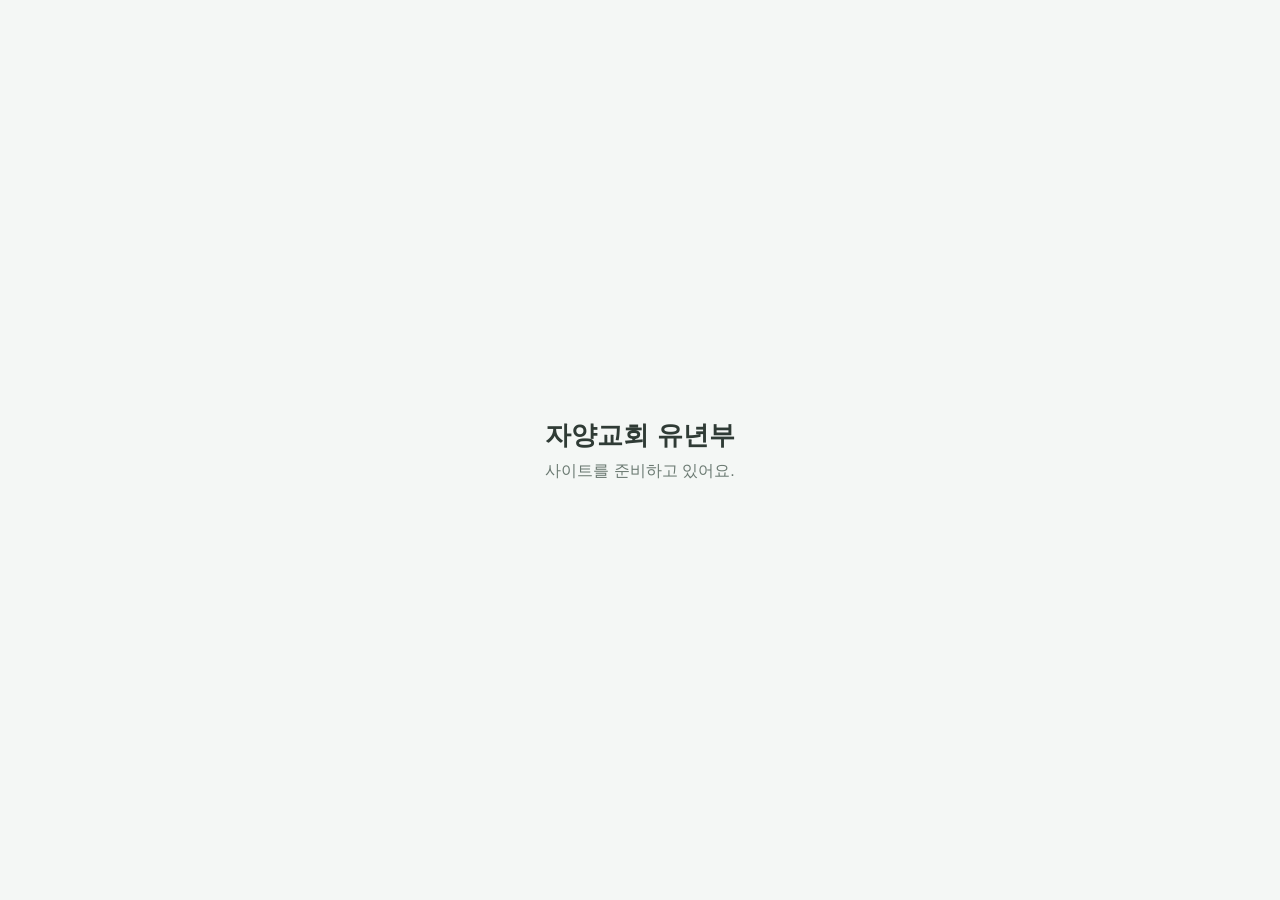
==== index.html @ 9fbe6203 "준비 중 페이지 Co-Authored-By: Claude Opus 5.5 <noreply@anthropic.com>" ====
<!doctype html><html lang="ko"><head><meta charset="utf-8"><meta name="viewport" content="width=device-width,initial-scale=1"><title>자양교회 유년부</title>
<style>body{margin:0;min-height:100vh;display:grid;place-items:center;font-family:"Malgun Gothic",sans-serif;background:#f4f7f5;color:#2f3b35}main{text-align:center;padding:24px}h1{font-size:26px;margin:0 0 8px}p{margin:0;color:#6b7a72}</style></head>
<body><main><h1>자양교회 유년부</h1><p>사이트를 준비하고 있어요.</p></main></body></html>
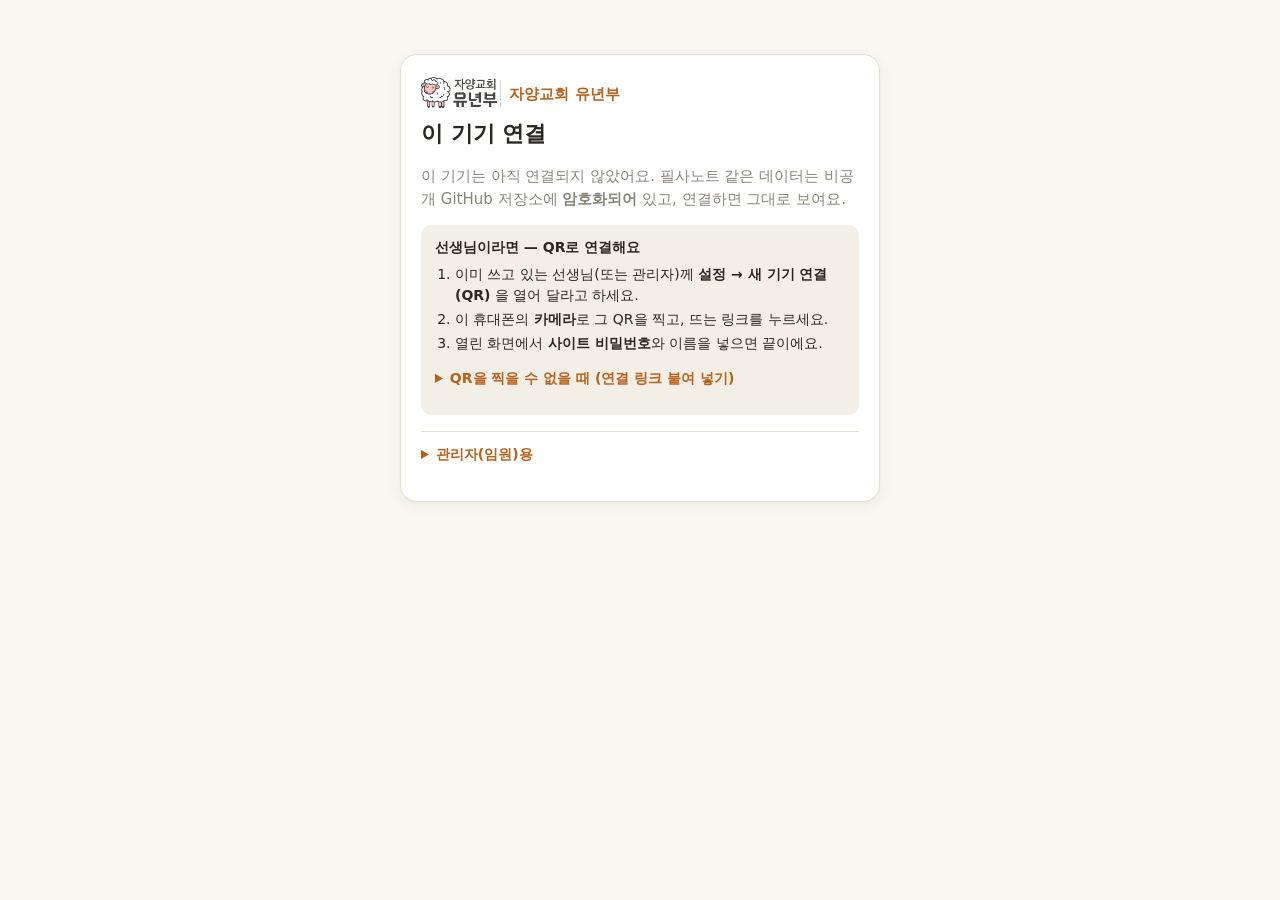
==== commit 359189b9: "자양교회 유년부 사이트: 필사노트 + 암호화 동기화(core) 연결 - store.js 를 core 위로 옮김: 화면은 예전처럼 S.data / changed() 를 쓰고,   고" ====
--- a/index.html
+++ b/index.html
@@ -1,3 +1,45 @@
-<!doctype html><html lang="ko"><head><meta charset="utf-8"><meta name="viewport" content="width=device-width,initial-scale=1"><title>자양교회 유년부</title>
-<style>body{margin:0;min-height:100vh;display:grid;place-items:center;font-family:"Malgun Gothic",sans-serif;background:#f4f7f5;color:#2f3b35}main{text-align:center;padding:24px}h1{font-size:26px;margin:0 0 8px}p{margin:0;color:#6b7a72}</style></head>
-<body><main><h1>자양교회 유년부</h1><p>사이트를 준비하고 있어요.</p></main></body></html>
+<!doctype html>
+<html lang="ko">
+<head>
+  <meta charset="utf-8">
+  <meta name="viewport" content="width=device-width, initial-scale=1, viewport-fit=cover">
+  <meta name="robots" content="noindex, nofollow">
+  <!-- 이 페이지는 GitHub API(비공개 데이터 저장소 jayangchild-data, 암호화된 내용만) 말고는 어디에도 연결하지 않는다. 글꼴·스크립트·그림은 모두 이 사이트 안에 있다 -->
+  <meta http-equiv="Content-Security-Policy" content="default-src 'self'; script-src 'self'; style-src 'self' 'unsafe-inline'; img-src 'self' blob: data:; font-src 'self'; connect-src 'self' https://api.github.com; object-src 'none'; base-uri 'none'; form-action 'none'">
+  <meta name="referrer" content="no-referrer">
+  <meta name="theme-color" content="#d9792b">
+  <title>자양교회 유년부</title>
+  <link rel="icon" href="assets/icon.svg" type="image/svg+xml">
+  <link rel="stylesheet" href="css/sheet.css">
+  <link rel="stylesheet" href="style.css">
+</head>
+<body>
+  <!-- 여는 화면: 처음 설정 · 비밀번호 · QR로 연결 · 복구 코드 · 이름 (js/gate.js) -->
+  <div id="gate" class="gate"><div id="gate-card" class="gate-card"><div class="gate-logo"><img src="assets/logo.png" alt=""><span>자양교회 유년부</span></div><p class="muted">여는 중…</p></div></div>
+
+  <div id="app" hidden>
+    <header class="topbar">
+      <a class="brand" href="#/pilsa/make"><img src="assets/logo.png" alt=""><span>자양교회 유년부</span></a>
+      <nav id="nav" class="nav" aria-label="메뉴"></nav>
+      <div class="top-actions">
+        <a id="conflict-badge" class="badge-warn" href="#/conflicts" hidden>⚠ 확인 <span>0</span></a>
+        <button id="sync-chip" class="chip ok" type="button" title="저장 상태">✓ 저장됨</button>
+        <button id="lock-btn" class="btn ghost small icon ph-hide" type="button" title="잠그기 (데이터·비밀번호·복구 코드는 그대로)" aria-label="잠그기">🔒</button>
+        <a id="settings-btn" class="btn ghost small icon" href="#/settings" title="설정" aria-label="설정">⚙<span class="ph-hide"> 설정</span></a>
+      </div>
+    </header>
+    <div id="banner" class="banners"></div>
+    <main id="view" class="view"></main>
+    <!-- 휴대폰(폭 700px 미만)에서만 보이는 아래 메뉴 -->
+    <nav id="tabbar" class="tabbar" aria-label="메뉴"></nav>
+  </div>
+
+  <dialog id="modal" class="modal"><div id="modal-body"></div></dialog>
+  <div id="toast" class="toast" role="status" hidden></div>
+  <!-- 인쇄할 장만 여기에 복사해 두고, 인쇄할 때는 이것만 보인다 -->
+  <div id="print-root" aria-hidden="true"></div>
+
+  <script src="js/vendor/jszip.min.js"></script>
+  <script type="module" src="js/boot.js"></script>
+</body>
+</html>
--- a/css/sheet.css
+++ b/css/sheet.css
@@ -0,0 +1,57 @@
+/* 필사지 A4 한 장 = 한 과. 승인된 디자인(pilsa/monthly.html)의 CSS를 그대로 옮기고 .page 안으로만 한정했다.
+   바깥 색 테두리 + 흰 종이 + 위 날짜 띠 + 머리(로고·제목·반/이름/확인) + 원문 + 따라 쓰기 ①②③ + 아래 모서리 그림
+   달마다의 색(--frame, --accent …)은 .page 의 style 로 넣는다 (js/pilsa/themes.js). */
+
+@font-face { font-family: "Jua"; src: url("../fonts/Jua-Regular.woff2") format("woff2"); font-display: block; }
+@font-face { font-family: "Gowun Dodum"; src: url("../fonts/GowunDodum-Regular.woff2") format("woff2"); font-display: block; }
+
+.page {
+  --ink: #3a3a3a;
+  --muted: #8a8a8a;
+  --trace: #c9c9c9;
+  --guide: #ececec;
+  --font-title: "Jua", "Malgun Gothic", sans-serif;
+  --font-text: "Gowun Dodum", "Malgun Gothic", sans-serif;
+}
+
+@page { size: A4 portrait; margin: 0; }
+
+.page, .page * { box-sizing: border-box; }
+.page {
+  width: 210mm; height: 297mm; position: relative; overflow: hidden;
+  background: var(--frame); margin: 10mm auto;
+  -webkit-print-color-adjust: exact; print-color-adjust: exact;
+  font-family: var(--font-text); color: var(--ink);
+  font-size: 16px; line-height: normal; text-align: left;
+}
+.page .sheet { position: absolute; left: 5mm; right: 5mm; top: 8.5mm; bottom: 5.5mm; background: #fff; border-radius: 7mm; }
+.page .tab {
+  position: absolute; left: 50%; top: 3mm; transform: translateX(-50%);
+  background: var(--tab); color: #fff; font: 13pt/1 var(--font-title); letter-spacing: 0.04em;
+  padding: 2.3mm 7mm 2mm; border-radius: 10mm; white-space: nowrap; z-index: 2;
+}
+.page .tab::before, .page .tab::after { content: "●"; font-size: 6pt; vertical-align: 2pt; margin: 0 2.2mm; opacity: .85; }
+
+.page .logo { position: absolute; left: 11mm; top: 15mm; width: 29mm; }
+.page .note { position: absolute; right: 10mm; top: 10.5mm; font-size: 7pt; color: var(--muted); }
+.page .who { position: absolute; right: 10mm; top: 15mm; width: 44mm; border-collapse: collapse; font-size: 8pt; color: #666; z-index: 2; }
+.page .who th, .page .who td { border: 0.3mm solid #c9c9c9; padding: 1px; }
+.page .who th { width: 13mm; font-weight: 400; height: 6.6mm; text-align: center; background: #fafafa; }
+.page .who tr.chk th { height: 13mm; line-height: 1.25; color: var(--accent); }
+.page .who tr.chk td { position: relative; }
+.page .who tr.chk td::after { content: "도장 · 사인"; position: absolute; inset: 0; display: grid; place-items: center; font-size: 6.5pt; color: #d4d4d4; }
+
+.page .content { position: absolute; left: 14mm; right: 14mm; top: 17mm; bottom: 40mm; display: flex; flex-direction: column; align-items: center; }
+.page .title { position: relative; height: 15mm; margin-top: 1.5mm; display: grid; place-items: center; padding: 0 11mm; background: var(--accent-soft); border-radius: 8mm; }
+.page .title h1 { position: relative; margin: 0; font: 25pt/1 var(--font-title); color: var(--accent); letter-spacing: 0.02em; white-space: nowrap; }
+.page .verse { margin-top: 6mm; text-align: center; font-size: 11.5pt; line-height: 1.65; max-width: 176mm; }
+.page .verse div { white-space: nowrap; }
+.page .ref { margin-top: 1.8mm; font-size: 8.5pt; color: #666; }
+.page .trace { flex: 1; align-self: stretch; margin-top: 5mm; display: flex; flex-direction: column; justify-content: space-evenly; min-height: 0; }
+.page .blk { position: relative; padding-left: 9mm; }
+.page .blk .no { position: absolute; left: 0; top: 0; font: 11pt/1 var(--font-title); color: var(--accent); opacity: .75; }
+.page .blk .ln { white-space: nowrap; color: var(--trace); border-bottom: 0.25mm dashed var(--guide); display: flex; align-items: flex-end; }
+
+.page .deco { position: absolute; pointer-events: none; }
+.page .deco.up { line-height: 0; }
+.page .deco.up img { width: 100%; height: 100%; object-fit: contain; display: block; }
--- a/style.css
+++ b/style.css
@@ -0,0 +1,279 @@
+/* 화면(앱) 스타일. 필사지 자체의 스타일은 css/sheet.css */
+:root {
+  color-scheme: light;
+  --bg: #faf7f2;
+  --surface: #ffffff;
+  --surface-2: #f3eee6;
+  --text: #2b2723;
+  --text-2: #5c554d;
+  --muted: #8d857b;
+  --line: #e6dfd4;
+  --accent: #d9792b;
+  --accent-2: #b8611c;
+  --accent-soft: #fcebd8;
+  --danger: #c8443a;
+  --ok: #3f8f68;
+  --radius: 12px;
+  --shadow: 0 1px 2px rgba(0, 0, 0, .04), 0 4px 16px rgba(0, 0, 0, .05);
+  font-family: system-ui, -apple-system, "Segoe UI", "Apple SD Gothic Neo", "Malgun Gothic", sans-serif;
+}
+* { box-sizing: border-box; }
+html, body { margin: 0; background: var(--bg); color: var(--text); }
+body { font-size: 15px; line-height: 1.5; -webkit-text-size-adjust: 100%; }
+button, input, select, textarea { font: inherit; color: inherit; }
+a { color: var(--accent-2); }
+[hidden] { display: none !important; }
+
+/* ───── 위 막대 ───── */
+.topbar {
+  position: sticky; top: 0; z-index: 20; display: flex; align-items: center; gap: 16px;
+  padding: 8px 20px; background: var(--surface); border-bottom: 1px solid var(--line);
+}
+.brand { display: flex; align-items: center; gap: 8px; text-decoration: none; color: var(--text); font-weight: 700; white-space: nowrap; }
+.brand img { height: 30px; }
+.nav { display: flex; gap: 4px; flex: 1; }
+.nav a, .tabbar a {
+  text-decoration: none; color: var(--text-2); padding: 7px 14px; border-radius: 999px; font-weight: 600; white-space: nowrap;
+}
+.nav a.on { background: var(--accent-soft); color: var(--accent-2); }
+.nav a:hover { background: var(--surface-2); }
+.top-actions { display: flex; align-items: center; gap: 8px; }
+.save-state { font-size: 13px; color: var(--ok); white-space: nowrap; }
+.save-state.saving { color: var(--muted); }
+.save-state.error { color: var(--danger); }
+
+.view { max-width: 1180px; margin: 0 auto; padding: 18px 20px 120px; }
+
+.tabbar { display: none; }
+
+/* ───── 공통 ───── */
+h2 { font-size: 20px; margin: 0 0 4px; }
+h3 { font-size: 16px; margin: 0 0 8px; }
+.muted { color: var(--muted); }
+.small { font-size: 13px; }
+.card { background: var(--surface); border: 1px solid var(--line); border-radius: var(--radius); padding: 16px; box-shadow: var(--shadow); margin-bottom: 14px; }
+.row { display: flex; flex-wrap: wrap; align-items: center; gap: 8px; }
+.row.end { justify-content: flex-end; }
+.grow { flex: 1; }
+.btn {
+  display: inline-flex; align-items: center; justify-content: center; gap: 6px; border: 1px solid var(--line);
+  background: var(--surface); padding: 8px 14px; border-radius: 10px; cursor: pointer; font-weight: 600; white-space: nowrap;
+  text-decoration: none; color: var(--text);
+}
+.btn:hover { background: var(--surface-2); }
+.btn.primary { background: var(--accent); border-color: var(--accent); color: #fff; }
+.btn.primary:hover { background: var(--accent-2); }
+.btn.danger { color: var(--danger); }
+.btn.ghost { background: transparent; }
+.btn.small { padding: 5px 10px; font-size: 13px; border-radius: 8px; }
+.btn:disabled { opacity: .5; cursor: default; }
+input[type=text], input[type=number], input[type=date], select, textarea {
+  border: 1px solid var(--line); border-radius: 8px; padding: 7px 9px; background: #fff; min-width: 0;
+}
+textarea { resize: vertical; line-height: 1.55; }
+input:focus, select:focus, textarea:focus { outline: 2px solid var(--accent-soft); border-color: var(--accent); }
+label.field { display: flex; flex-direction: column; gap: 4px; font-size: 13px; color: var(--text-2); }
+.hint { font-size: 13px; color: var(--muted); margin: 4px 0 0; }
+.warn { color: var(--danger); font-size: 13px; }
+.pill { display: inline-block; padding: 1px 8px; border-radius: 999px; background: var(--surface-2); font-size: 12px; color: var(--text-2); }
+.pill.special { background: #e6f3ec; color: #2f7a5b; }
+
+/* 단계 / 하위 메뉴 */
+.subnav { display: flex; gap: 6px; margin-bottom: 14px; flex-wrap: wrap; }
+.subnav a {
+  text-decoration: none; padding: 8px 16px; border-radius: 10px; border: 1px solid var(--line); background: var(--surface);
+  color: var(--text-2); font-weight: 600;
+}
+.subnav a.on { border-color: var(--accent); background: var(--accent-soft); color: var(--accent-2); }
+.steps { display: flex; gap: 6px; margin-bottom: 14px; flex-wrap: wrap; }
+.steps a {
+  flex: 1; min-width: 140px; text-decoration: none; padding: 10px 12px; border-radius: 10px; background: var(--surface-2); color: var(--text-2);
+  font-weight: 600; text-align: center;
+}
+.steps a.on { background: var(--accent); color: #fff; }
+
+/* 파일 고르기 */
+.drop {
+  display: flex; flex-direction: column; align-items: center; gap: 8px; padding: 26px 16px; border: 2px dashed var(--line);
+  border-radius: var(--radius); background: var(--surface); text-align: center; cursor: pointer;
+}
+.drop.over { border-color: var(--accent); background: var(--accent-soft); }
+
+/* 표 */
+.table-wrap { overflow-x: auto; }
+table.grid { width: 100%; border-collapse: collapse; background: var(--surface); }
+table.grid th, table.grid td { border-bottom: 1px solid var(--line); padding: 8px 6px; text-align: left; vertical-align: top; }
+table.grid th { font-size: 13px; color: var(--muted); font-weight: 600; background: var(--surface-2); position: sticky; top: 0; }
+table.grid td.no { width: 92px; }
+table.grid td.date { width: 150px; }
+table.grid td.ref { width: 170px; }
+table.grid td.act { width: 92px; }
+table.grid input[type=number] { width: 64px; }
+table.grid input[type=date], table.grid td.ref input { width: 100%; }
+table.grid textarea { width: 100%; min-height: 60px; }
+table.grid tr.month-head td { background: var(--accent-soft); font-weight: 700; color: var(--accent-2); padding: 6px 8px; }
+.verse-lines { white-space: pre-line; font-size: 14px; }
+.cell-label { display: none; }
+
+/* 미리보기 (A4를 화면 폭에 맞게 줄여서) */
+.pv-list { display: flex; flex-direction: column; align-items: center; gap: 18px; }
+.pv-item { display: flex; flex-direction: column; align-items: center; gap: 6px; }
+.pv { position: relative; width: calc(210mm * var(--s, .5)); height: calc(297mm * var(--s, .5)); overflow: hidden; box-shadow: 0 2px 10px rgba(0, 0, 0, .18); background: #fff; }
+.pv .page { position: absolute; left: 0; top: 0; margin: 0; transform: scale(var(--s, .5)); transform-origin: 0 0; }
+.pv-bar { display: flex; gap: 8px; align-items: center; }
+
+/* 디자인 화면 */
+.design { display: grid; grid-template-columns: minmax(0, 1fr) 360px; gap: 16px; align-items: start; }
+.months { display: grid; grid-template-columns: repeat(6, 1fr); gap: 6px; margin-bottom: 14px; }
+.months button {
+  border: 2px solid transparent; border-radius: 10px; padding: 8px 4px; cursor: pointer; font-weight: 700; color: #fff;
+  text-shadow: 0 1px 1px rgba(0, 0, 0, .2);
+}
+.months button.on { border-color: var(--text); }
+.designing .deco.up { pointer-events: auto; cursor: grab; outline: 1px dashed rgba(0, 0, 0, .35); touch-action: none; }
+.designing .deco.up.sel { outline: 2px solid var(--accent); }
+.designing .deco.up:active { cursor: grabbing; }
+.img-list { display: flex; flex-direction: column; gap: 10px; }
+.img-item { display: grid; grid-template-columns: 56px 1fr; gap: 10px; align-items: center; padding: 8px; border: 1px solid var(--line); border-radius: 10px; }
+.img-item.sel { border-color: var(--accent); background: var(--accent-soft); }
+.img-item img { width: 56px; height: 56px; object-fit: contain; background: repeating-conic-gradient(#eee 0 25%, #fff 0 50%) 0 0 / 12px 12px; border-radius: 6px; }
+.img-item .ctl { display: flex; flex-direction: column; gap: 6px; }
+.img-item input[type=range] { width: 100%; }
+
+/* 인쇄 화면 */
+.print-layout { display: grid; grid-template-columns: 320px minmax(0, 1fr); gap: 16px; align-items: start; }
+.pick-list { max-height: 60vh; overflow: auto; border: 1px solid var(--line); border-radius: 10px; }
+.pick-list label { display: flex; gap: 8px; align-items: flex-start; padding: 7px 10px; border-bottom: 1px solid var(--line); cursor: pointer; }
+.pick-list label:last-child { border-bottom: 0; }
+.pick-list .m { padding: 5px 10px; background: var(--surface-2); font-weight: 700; font-size: 13px; display: flex; justify-content: space-between; }
+.sticky-side { position: sticky; top: 64px; }
+
+/* 준비 중 */
+.soon { text-align: center; padding: 60px 20px; }
+.soon .big { font-size: 48px; }
+
+/* 대화상자 · 알림 */
+.modal { border: 0; border-radius: 14px; padding: 0; max-width: min(860px, calc(100vw - 24px)); width: 100%; box-shadow: 0 10px 40px rgba(0, 0, 0, .25); }
+.modal::backdrop { background: rgba(0, 0, 0, .35); }
+#modal-body { padding: 18px; max-height: calc(100vh - 60px); overflow: auto; }
+.toast {
+  position: fixed; left: 50%; bottom: 24px; transform: translateX(-50%); z-index: 50; background: #2b2723; color: #fff;
+  padding: 10px 16px; border-radius: 10px; box-shadow: var(--shadow); max-width: calc(100vw - 32px);
+}
+
+#print-root { display: none; }
+
+/* ───── 휴대폰 ───── */
+@media (max-width: 860px) {
+  .design, .print-layout { grid-template-columns: 1fr; }
+  .sticky-side { position: static; }
+}
+@media (max-width: 700px) {
+  body { font-size: 15px; }
+  .topbar { padding: 8px 12px; gap: 8px; }
+  .brand span { font-size: 15px; }
+  .nav { display: none; }
+  .top-actions { margin-left: auto; }
+  .view { padding: 12px 12px 96px; }
+  .tabbar {
+    display: flex; position: fixed; left: 0; right: 0; bottom: 0; z-index: 20; background: var(--surface);
+    border-top: 1px solid var(--line); padding: 6px 6px calc(6px + env(safe-area-inset-bottom));
+  }
+  .tabbar a { flex: 1; text-align: center; padding: 8px 4px; border-radius: 10px; }
+  .tabbar a.on { background: var(--accent-soft); color: var(--accent-2); }
+  .steps a { min-width: 0; padding: 8px 6px; font-size: 14px; white-space: nowrap; }
+  .ph-hide { display: none; }
+  .pick-list { max-height: 45vh; }
+  .months { grid-template-columns: repeat(4, 1fr); }
+  /* 표 → 카드 */
+  table.grid, table.grid tbody, table.grid tr, table.grid td { display: block; width: 100% !important; }
+  table.grid thead { display: none; }
+  table.grid tr { border: 1px solid var(--line); border-radius: 10px; margin-bottom: 10px; padding: 6px; background: var(--surface); }
+  table.grid tr.month-head { border: 0; padding: 0; background: none; }
+  table.grid td { border: 0; padding: 4px; }
+  .cell-label { display: block; font-size: 12px; color: var(--muted); }
+}
+
+/* ───── 여는 화면 (처음 설정 · 비밀번호 · QR · 복구 코드) ───── */
+.gate { min-height: 100vh; min-height: 100dvh; display: flex; align-items: flex-start; justify-content: center; padding: 6vh 16px 40px; }
+.gate-card { width: 100%; max-width: 480px; background: var(--surface); border: 1px solid var(--line); border-radius: 16px; box-shadow: var(--shadow); padding: 22px 20px; }
+.gate-card h1 { font-size: 22px; margin: 6px 0 6px; }
+.gate-card h3 { margin: 10px 0 0; font-size: 15px; }
+.gate-logo { display: flex; align-items: center; gap: 8px; font-weight: 700; color: var(--accent-2); }
+.gate-logo img { height: 34px; }
+.gate-links { display: flex; flex-wrap: wrap; justify-content: center; gap: 6px; margin-top: 14px; }
+.stack { display: flex; flex-direction: column; gap: 10px; margin-top: 10px; }
+.stack.narrow { max-width: 420px; }
+.stack input[type=text], .stack input[type=password], .gate-card input[type=text], .gate-card input[type=password] { width: 100%; }
+input[type=password] { padding: 8px 10px; border: 1px solid var(--line); border-radius: 8px; background: #fff; }
+input[type=password]:focus { outline: 2px solid var(--accent-soft); border-color: var(--accent); }
+input[type=text], input[type=password] { font-size: 16px; } /* 아이폰이 입력할 때 화면을 키우지 않게 */
+label.check { display: flex; align-items: flex-start; gap: 8px; cursor: pointer; }
+label.check input { margin-top: 4px; flex: none; width: 18px; height: 18px; }
+.err { color: var(--danger); font-size: 14px; margin: 0; min-height: 1em; white-space: pre-line; }
+.ok { color: var(--ok); }
+.info-box { background: var(--surface-2); border-radius: 10px; padding: 12px 14px; margin: 12px 0; font-size: 14px; }
+.danger-box { background: #fdecea; border: 1px solid #f3c2bd; color: #8a2a22; border-radius: 10px; padding: 12px 14px; font-size: 14px; margin: 10px 0; }
+.steps-list { margin: 6px 0 0; padding-left: 20px; }
+.steps-list li { margin: 3px 0; }
+ul.tight { margin: 8px 0; padding-left: 18px; }
+details.help { margin: 10px 0; font-size: 14px; }
+details.help summary { cursor: pointer; color: var(--accent-2); font-weight: 600; padding: 4px 0; }
+details.help ol { padding-left: 20px; margin: 6px 0; }
+details.help li { margin: 4px 0; }
+details.admin { border-top: 1px solid var(--line); padding-top: 8px; margin-top: 16px; }
+.code-box { font: 700 20px/1.4 ui-monospace, Consolas, monospace; letter-spacing: 1px; text-align: center; background: #fff8ee; border: 2px dashed var(--accent); border-radius: 10px; padding: 14px 8px; margin: 10px 0; word-break: break-all; user-select: all; }
+.row.center { justify-content: center; }
+.btn.wide { width: 100%; padding: 11px 16px; font-size: 16px; }
+.sr-only { position: absolute !important; width: 1px !important; height: 1px !important; padding: 0 !important; margin: -1px !important; overflow: hidden !important; clip: rect(0, 0, 0, 0) !important; border: 0 !important; min-width: 0 !important; }
+.exp-field { display: flex; flex-direction: column; gap: 4px; }
+.exp-field input[type=date] { max-width: 200px; }
+
+/* ───── 위 막대: 저장 상태 · 확인 표시 ───── */
+.chip { border: 1px solid var(--line); background: var(--surface); border-radius: 999px; padding: 4px 10px; font-size: 13px; white-space: nowrap; cursor: pointer; }
+.chip.ok { color: var(--ok); }
+.chip.busy { color: var(--muted); }
+.chip.off { color: #8a6d1f; background: #fff7e0; border-color: #f0dca0; }
+.chip.bad { color: #fff; background: var(--danger); border-color: var(--danger); }
+.badge-warn { background: #fff1d6; color: #8a5a00; border: 1px solid #f1d28e; border-radius: 999px; padding: 4px 10px; font-size: 13px; font-weight: 700; text-decoration: none; white-space: nowrap; }
+.btn.icon { padding: 5px 9px; text-decoration: none; }
+#settings-btn.on { background: var(--accent-soft); color: var(--accent-2); }
+.banners { max-width: 1180px; margin: 0 auto; padding: 0 20px; }
+.banner { margin-top: 10px; padding: 10px 14px; border-radius: 10px; background: #fff7e0; border: 1px solid #f0dca0; font-size: 14px; }
+.banner.bad { background: #fdecea; border-color: #f3c2bd; color: #8a2a22; }
+
+/* ───── 설정 · 휴지통 · 같은 때 고친 내용 ───── */
+.card.set h3 { margin-bottom: 6px; }
+.card.set h4 { margin: 18px 0 4px; font-size: 15px; }
+details.card.set > summary { cursor: pointer; font-size: 16px; }
+.qr-box { margin-top: 12px; text-align: center; }
+.qr-box .qr svg { width: min(280px, 80vw); height: auto; background: #fff; border-radius: 8px; }
+dl.kv { display: grid; grid-template-columns: max-content 1fr; gap: 4px 12px; margin: 6px 0; }
+dl.kv dt { color: var(--muted); }
+dl.kv dd { margin: 0; }
+.trash-item { display: flex; align-items: center; gap: 10px; padding: 10px 0; border-bottom: 1px solid var(--line); }
+.trash-item:last-child { border-bottom: 0; }
+.trash-item .thumb { width: 48px; height: 48px; object-fit: contain; border-radius: 6px; background: repeating-conic-gradient(#eee 0 25%, #fff 0 50%) 0 0 / 12px 12px; }
+fieldset.cf { border: 1px solid var(--line); border-radius: 10px; padding: 8px 12px 10px; margin: 10px 0; }
+fieldset.cf legend { font-weight: 700; font-size: 14px; padding: 0 4px; }
+label.check.pick { padding: 6px 0; }
+label.check.pick .val { display: block; white-space: pre-line; background: var(--surface-2); border-radius: 8px; padding: 6px 10px; margin-top: 4px; font-size: 14px; }
+.print-code { padding: 30mm 20mm; font-family: system-ui, sans-serif; }
+.print-code .code { font: 700 22pt ui-monospace, Consolas, monospace; letter-spacing: 1px; border: 2px dashed #999; padding: 8mm; text-align: center; }
+
+@media (max-width: 700px) {
+  .gate { padding: 16px 12px 40px; }
+  .gate-card { padding: 18px 16px; }
+  .chip, .badge-warn { padding: 4px 8px; font-size: 12px; }
+  .banners { padding: 0 12px; }
+  .code-box { font-size: 17px; }
+}
+
+/* ───── 인쇄: 고른 필사지만 A4로 ───── */
+@media print {
+  html, body { background: #fff !important; }
+  body > :not(#print-root) { display: none !important; }
+  #print-root { display: block !important; }
+  #print-root .page { margin: 0 !important; box-shadow: none !important; break-after: page; }
+  #print-root .page:last-child { break-after: auto; }
+}
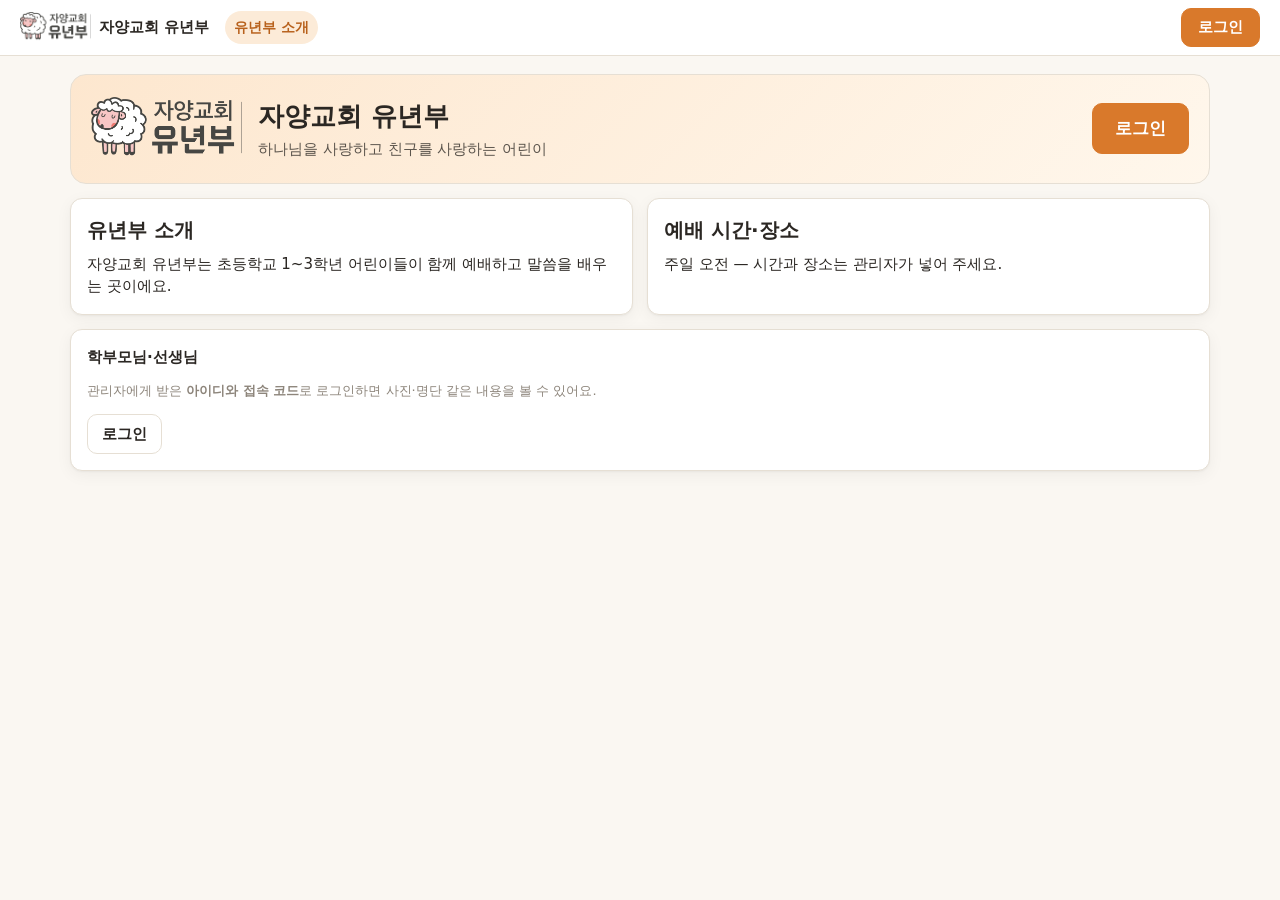
==== commit 85d7c6a3: "역할별 모듈: 공개 첫 화면 · 코드 로그인 · 명단·생일·달란트·연간계획·주보·사진·선물·정책·임원회의·회계·관리 - 첫 화면은 공개 페이지, 로그인은 access-ui logi" ====
--- a/index.html
+++ b/index.html
@@ -4,8 +4,8 @@
   <meta charset="utf-8">
   <meta name="viewport" content="width=device-width, initial-scale=1, viewport-fit=cover">
   <meta name="robots" content="noindex, nofollow">
-  <!-- 이 페이지는 GitHub API(비공개 데이터 저장소 jayangchild-data, 암호화된 내용만) 말고는 어디에도 연결하지 않는다. 글꼴·스크립트·그림은 모두 이 사이트 안에 있다 -->
-  <meta http-equiv="Content-Security-Policy" content="default-src 'self'; script-src 'self'; style-src 'self' 'unsafe-inline'; img-src 'self' blob: data:; font-src 'self'; connect-src 'self' https://api.github.com; object-src 'none'; base-uri 'none'; form-action 'none'">
+  <!-- 이 페이지는 GitHub API(데이터 저장소·공개 저장소에 올리기, 암호화된 내용만)와 raw.githubusercontent.com(파일 저장소 jayangchild-files-N 의 암호문 읽기) 말고는 어디에도 연결하지 않는다. 글꼴·스크립트·그림은 모두 이 사이트 안에 있다 -->
+  <meta http-equiv="Content-Security-Policy" content="default-src 'self'; script-src 'self'; style-src 'self' 'unsafe-inline'; img-src 'self' blob: data:; font-src 'self'; connect-src 'self' https://api.github.com https://raw.githubusercontent.com; frame-src 'self' blob:; object-src 'none'; base-uri 'none'; form-action 'none'">
   <meta name="referrer" content="no-referrer">
   <meta name="theme-color" content="#d9792b">
   <title>자양교회 유년부</title>
@@ -15,21 +15,24 @@
 </head>
 <body>
   <!-- 여는 화면: 처음 설정 · 비밀번호 · QR로 연결 · 복구 코드 · 이름 (js/gate.js) -->
-  <div id="gate" class="gate"><div id="gate-card" class="gate-card"><div class="gate-logo"><img src="assets/logo.png" alt=""><span>자양교회 유년부</span></div><p class="muted">여는 중…</p></div></div>
+  <div id="gate" class="gate" hidden><div id="gate-card" class="gate-card"></div></div>
 
-  <div id="app" hidden>
+  <!-- 첫 화면은 늘 공개 화면. 로그인(아이디 + 접속 코드)하면 그 역할의 메뉴가 열린다 -->
+  <div id="app">
     <header class="topbar">
-      <a class="brand" href="#/pilsa/make"><img src="assets/logo.png" alt=""><span>자양교회 유년부</span></a>
+      <a class="brand" href="#/home"><img src="assets/logo.png" alt=""><span>자양교회 유년부</span></a>
       <nav id="nav" class="nav" aria-label="메뉴"></nav>
       <div class="top-actions">
         <a id="conflict-badge" class="badge-warn" href="#/conflicts" hidden>⚠ 확인 <span>0</span></a>
-        <button id="sync-chip" class="chip ok" type="button" title="저장 상태">✓ 저장됨</button>
-        <button id="lock-btn" class="btn ghost small icon ph-hide" type="button" title="잠그기 (데이터·비밀번호·복구 코드는 그대로)" aria-label="잠그기">🔒</button>
-        <a id="settings-btn" class="btn ghost small icon" href="#/settings" title="설정" aria-label="설정">⚙<span class="ph-hide"> 설정</span></a>
+        <button id="sync-chip" class="chip ok" type="button" title="저장 상태" hidden>✓ 저장됨</button>
+        <button id="lock-btn" class="btn ghost small icon ph-hide" hidden type="button" title="잠그기 (데이터·비밀번호·복구 코드는 그대로)" aria-label="잠그기">🔒</button>
+        <a id="settings-btn" class="btn ghost small icon" href="#/settings" title="설정" aria-label="설정" hidden>⚙<span class="ph-hide"> 설정</span></a>
+        <a id="user-chip" class="chip user" href="#/me" title="내 정보 · 로그아웃" hidden></a>
+        <a id="login-btn" class="btn primary login-btn" href="#/login">로그인</a>
       </div>
     </header>
     <div id="banner" class="banners"></div>
-    <main id="view" class="view"></main>
+    <main id="view" class="view"><p class="muted">여는 중…</p></main>
     <!-- 휴대폰(폭 700px 미만)에서만 보이는 아래 메뉴 -->
     <nav id="tabbar" class="tabbar" aria-label="메뉴"></nav>
   </div>
--- a/style.css
+++ b/style.css
@@ -277,3 +277,145 @@
   #print-root .page { margin: 0 !important; box-shadow: none !important; break-after: page; }
   #print-root .page:last-child { break-after: auto; }
 }
+
+/* ───── 역할별 모듈 (공개 화면 · 명단 · 달란트 · 사진 · 선물 · 관리) ───── */
+.login-btn { padding: 7px 16px; }
+.chip.user { text-decoration: none; color: var(--text-2); font-weight: 600; }
+.chip.user.on { background: var(--accent-soft); color: var(--accent-2); }
+.nav { overflow-x: auto; scrollbar-width: none; }
+.nav a { display: inline-flex; align-items: center; gap: 4px; }
+.nav .ic, .tabbar .ic { font-size: 15px; }
+@media (max-width: 1500px) { .nav a { padding: 6px 9px; font-size: 14px; } .nav .ic { display: none; } }
+.hero { display: flex; align-items: center; gap: 16px; flex-wrap: wrap; padding: 22px 20px; margin-bottom: 14px; border-radius: 16px;
+  background: linear-gradient(135deg, #fde7cf, #fff7ec); border: 1px solid var(--line); }
+.hero img { height: 64px; }
+.hero h1 { margin: 0; font-size: 26px; }
+.hero p { margin: 2px 0 0; color: var(--text-2); }
+.hero > div { flex: 1; min-width: 200px; }
+.btn.big { padding: 12px 22px; font-size: 17px; }
+.page-list { display: grid; grid-template-columns: repeat(auto-fit, minmax(300px, 1fr)); gap: 14px; }
+.pub-page h2 { margin-bottom: 8px; }
+.pub-body, .doc-body { white-space: pre-line; }
+.pub-photos { display: grid; grid-template-columns: repeat(auto-fill, minmax(140px, 1fr)); gap: 8px; margin-top: 10px; }
+.pub-photos img { width: 100%; aspect-ratio: 4 / 3; object-fit: cover; border-radius: 10px; background: var(--surface-2); }
+.login-wrap { display: flex; justify-content: center; padding-top: 4vh; }
+.login-card { width: 100%; max-width: 440px; }
+.login-card input { width: 100%; }
+.admin-link { opacity: .75; }
+.mod-head h2 { margin: 0; }
+.filters { margin-bottom: 12px; }
+.filters input[type=search] { border: 1px solid var(--line); border-radius: 8px; padding: 7px 9px; min-width: 0; flex: 1; max-width: 260px; font-size: 16px; }
+.btn.on { border-color: var(--accent); background: var(--accent-soft); color: var(--accent-2); }
+.empty { text-align: center; padding: 18px 8px; }
+.pill.label { background: #ece6ff; color: #4b3a99; }
+.pill.ok { background: #e6f3ec; color: #2f7a5b; }
+.pill.warnpill { background: #fff1d6; color: #8a5a00; }
+h3.sec { margin: 18px 4px 8px; }
+
+/* 명단 카드 (휴대폰에서 누르면 전화) */
+.card-grid { display: grid; grid-template-columns: repeat(auto-fill, minmax(300px, 1fr)); gap: 10px; }
+.person-card { display: grid; grid-template-columns: 56px 1fr auto; gap: 12px; align-items: center; background: var(--surface); border: 1px solid var(--line); border-radius: 12px; padding: 10px 12px; }
+.avatar { width: 56px; height: 56px; border-radius: 50%; object-fit: cover; background: var(--surface-2); display: inline-flex; align-items: center; justify-content: center; font-weight: 700; color: var(--accent-2); }
+.avatar.sm { width: 34px; height: 34px; font-size: 13px; flex: none; }
+.avatar.ph { background: var(--accent-soft); }
+.pc-name { display: flex; flex-wrap: wrap; gap: 4px 6px; align-items: baseline; }
+.pc-body .note { white-space: pre-line; }
+.pc-act { display: flex; flex-direction: column; gap: 6px; align-items: flex-end; }
+.btn.call { background: var(--ok); border-color: var(--ok); color: #fff; padding: 9px 14px; font-size: 16px; }
+.table-view img.avatar.sm { display: block; }
+
+/* 생일 */
+.bday-list { list-style: none; margin: 0; padding: 0; }
+.bday-list li { display: flex; align-items: center; gap: 10px; padding: 8px 0; border-bottom: 1px solid var(--line); }
+.bday-list li:last-child { border-bottom: 0; }
+.bday-list .d { min-width: 44px; font-weight: 700; color: var(--accent-2); }
+.bday-list li.today { background: var(--accent-soft); border-radius: 8px; padding-left: 8px; }
+
+/* 달란트 */
+.talent-list { list-style: none; margin: 0; padding: 0; }
+.talent-list li { display: flex; align-items: center; gap: 10px; padding: 7px 0; border-bottom: 1px solid var(--line); }
+.talent-list li:last-child { border-bottom: 0; }
+.talent-list .bal, b.bal { min-width: 42px; text-align: right; font: 700 18px/1 ui-monospace, Consolas, monospace; color: var(--accent-2); margin-left: auto; }
+.talent-list .quick { display: flex; gap: 6px; }
+.talent-list .quick .btn { min-width: 44px; min-height: 36px; }
+.linkish { background: none; border: 0; padding: 0; cursor: pointer; text-align: left; }
+.pos { color: var(--ok); }
+.neg { color: var(--danger); }
+
+/* 연간계획 */
+.year-grid { display: grid; grid-template-columns: repeat(auto-fill, minmax(260px, 1fr)); gap: 12px; }
+.year-grid .card { margin: 0; }
+.year-grid .month.now { border-color: var(--accent); }
+.ev-list { list-style: none; margin: 0; padding: 0; }
+.ev-list li { padding: 6px 0; border-bottom: 1px dashed var(--line); }
+.ev-list li:last-child { border-bottom: 0; }
+.ev-list .d { display: block; font-size: 13px; color: var(--accent-2); font-weight: 600; }
+.ev-act { display: inline-flex; gap: 4px; margin-left: 6px; }
+
+/* 문서 · 파일 */
+.doc { padding: 12px 0; border-bottom: 1px solid var(--line); }
+.doc:last-child { border-bottom: 0; }
+.doc-body { margin: 6px 0; font-size: 14px; }
+.files { display: flex; flex-wrap: wrap; gap: 6px; margin-top: 6px; }
+.file-chip { display: inline-flex; align-items: center; gap: 6px; padding: 4px 6px 4px 10px; border: 1px solid var(--line); border-radius: 10px; background: var(--surface-2); max-width: 100%; }
+.file-chip .fname { overflow: hidden; text-overflow: ellipsis; white-space: nowrap; max-width: 220px; }
+.card.latest { border-color: var(--accent); }
+.pdf-frame { width: 100%; height: min(75vh, 900px); border: 1px solid var(--line); border-radius: 8px; margin-top: 10px; background: #fff; }
+
+/* 사진 */
+.album-grid { display: grid; grid-template-columns: repeat(auto-fill, minmax(200px, 1fr)); gap: 12px; }
+.album { display: block; text-decoration: none; color: var(--text); background: var(--surface); border: 1px solid var(--line); border-radius: 12px; overflow: hidden; }
+.album .cover { aspect-ratio: 4 / 3; background: var(--surface-2); display: flex; align-items: center; justify-content: center; font-size: 36px; }
+.album .cover img { width: 100%; height: 100%; object-fit: cover; }
+.album .cap { display: flex; flex-direction: column; padding: 8px 10px; }
+.photo-grid { display: grid; grid-template-columns: repeat(auto-fill, minmax(160px, 1fr)); gap: 8px; }
+.photo-grid figure { position: relative; margin: 0; cursor: zoom-in; }
+.photo-grid img { width: 100%; aspect-ratio: 1; object-fit: cover; border-radius: 10px; background: var(--surface-2); display: block; }
+.photo-grid .rm { position: absolute; top: 4px; right: 4px; background: rgba(255, 255, 255, .9); }
+.lightbox img { max-width: 100%; max-height: 75vh; display: block; margin: 0 auto 10px; }
+.video-row { display: flex; align-items: center; gap: 10px; padding: 8px 0; border-bottom: 1px solid var(--line); }
+.video-row:last-child { border-bottom: 0; }
+.video-row .yt { width: 36px; height: 26px; border-radius: 7px; background: #e33; color: #fff; display: inline-flex; align-items: center; justify-content: center; font-size: 12px; }
+img.missing { visibility: hidden; }
+
+/* 선물 */
+.gift-stock tr.low td { background: #fff8ec; }
+.gift-stock td.stock b { font-size: 18px; }
+.low-warn { margin: 0 0 12px; }
+.gift-stock td.act { white-space: normal; }
+
+/* 대화상자 입력 */
+.form-modal select, .form-modal textarea, .form-modal input[type=text], .form-modal input[type=tel], .form-modal input[type=date], .form-modal input[type=number] { width: 100%; font-size: 16px; }
+fieldset.field-set { border: 1px solid var(--line); border-radius: 10px; padding: 6px 10px; font-size: 13px; color: var(--text-2); }
+label.check.inline { display: inline-flex; margin-right: 10px; }
+.code-box.inline { display: inline-block; margin: 0; padding: 6px 12px; font-size: 18px; }
+table.grid.people td.act, table.grid.roster td.act { white-space: nowrap; }
+
+@media (max-width: 700px) {
+  .tabbar { overflow-x: auto; justify-content: flex-start; gap: 2px; scrollbar-width: none; }
+  .tabbar a { flex: 0 0 auto; display: flex; flex-direction: column; align-items: center; gap: 0; font-size: 12px; padding: 5px 9px; min-width: 64px; }
+  .tabbar .ic { font-size: 19px; }
+  .login-btn { padding: 8px 18px; font-size: 16px; }
+  .hero { padding: 16px; }
+  .hero h1 { font-size: 22px; }
+  .hero img { height: 48px; }
+  .login-cta { width: 100%; }
+  .page-list { grid-template-columns: 1fr; }
+  .card-grid { grid-template-columns: 1fr; }
+  .person-card { grid-template-columns: 48px 1fr auto; padding: 10px; }
+  .person-card .avatar { width: 48px; height: 48px; }
+  .talent-list .quick .btn { min-width: 48px; min-height: 40px; font-size: 15px; }
+  .talent-list .quick .ghost { display: none; }
+  .album-grid { grid-template-columns: repeat(2, 1fr); }
+  .photo-grid { grid-template-columns: repeat(3, 1fr); gap: 4px; }
+  .file-chip .fname { max-width: 150px; }
+  .gift-stock td.act .ghost { padding: 4px 8px; }
+  /* 사람 명단(access-ui): 휴대폰에서는 한 사람 = 카드 하나 */
+  #ppl { padding: 10px; }
+  #ppl .ax-card { padding: 14px; }
+  #ppl .ax-table thead { display: none; }
+  #ppl .ax-table, #ppl .ax-table tbody, #ppl .ax-table tr, #ppl .ax-table td { display: block; width: 100%; }
+  #ppl .ax-table tr { border: 1px solid var(--line); border-radius: 10px; margin-bottom: 10px; padding: 8px; }
+  #ppl .ax-table td { border: 0; padding: 3px 4px; }
+  #ppl .ax-table td:first-child { font-weight: 700; font-size: 16px; }
+}
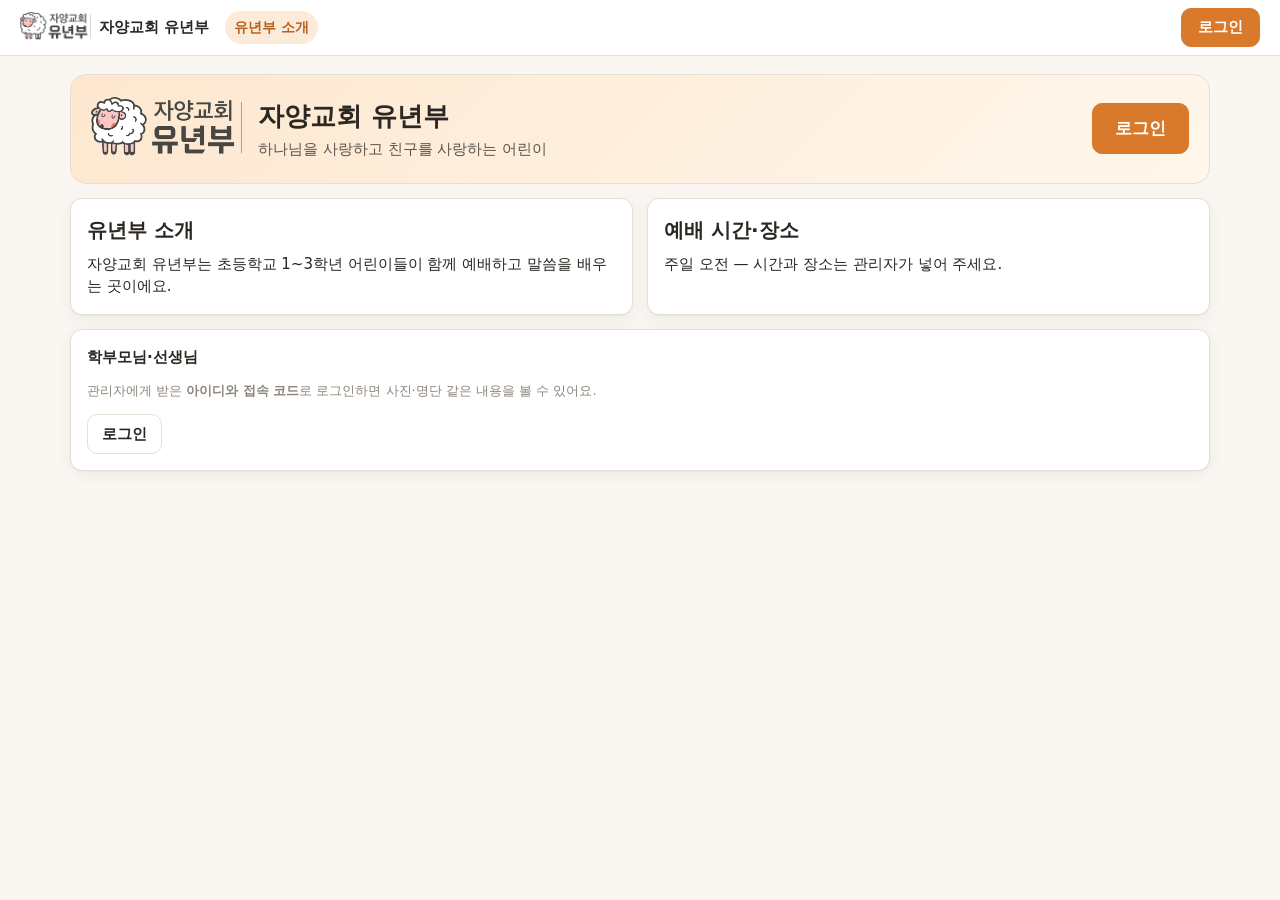
==== commit c2a6953f: "위 메뉴는 넘치면 «더보기», 선물 표는 지급·입고 + «⋯» - PC 위 메뉴: 한 줄에 다 들어가는 만큼만 보이고 뒤쪽 메뉴는 «더보기» 안으로 (잘림·로고 겹침 없음, 128" ====
--- a/index.html
+++ b/index.html
@@ -22,6 +22,8 @@
     <header class="topbar">
       <a class="brand" href="#/home"><img src="assets/logo.png" alt=""><span>자양교회 유년부</span></a>
       <nav id="nav" class="nav" aria-label="메뉴"></nav>
+      <!-- PC: 메뉴가 한 줄에 다 들어가지 않으면 뒤쪽(임원·관리자) 메뉴를 여기로 옮긴다 -->
+      <details id="nav-more" class="nav-more" hidden><summary>더보기</summary><div class="nav-more-menu"></div></details>
       <div class="top-actions">
         <a id="conflict-badge" class="badge-warn" href="#/conflicts" hidden>⚠ 확인 <span>0</span></a>
         <button id="sync-chip" class="chip ok" type="button" title="저장 상태" hidden>✓ 저장됨</button>
--- a/style.css
+++ b/style.css
@@ -282,10 +282,24 @@
 .login-btn { padding: 7px 16px; }
 .chip.user { text-decoration: none; color: var(--text-2); font-weight: 600; }
 .chip.user.on { background: var(--accent-soft); color: var(--accent-2); }
-.nav { overflow-x: auto; scrollbar-width: none; }
+.nav { overflow: hidden; min-width: 0; flex: 0 1 auto; }
+.top-actions { margin-left: auto; }
+.nav-more { position: relative; flex: none; }
+.nav-more > summary { list-style: none; cursor: pointer; padding: 6px 12px; border-radius: 999px; font-weight: 600; color: var(--text-2); white-space: nowrap; font-size: 14px; }
+.nav-more > summary::-webkit-details-marker { display: none; }
+.nav-more > summary::after { content: ' ▾'; font-size: 11px; }
+.nav-more > summary.on, .nav-more[open] > summary { background: var(--accent-soft); color: var(--accent-2); }
+.nav-more-menu { position: absolute; right: 0; top: calc(100% + 6px); z-index: 30; min-width: 170px; display: flex; flex-direction: column; padding: 6px;
+  background: var(--surface); border: 1px solid var(--line); border-radius: 12px; box-shadow: 0 8px 24px rgba(0, 0, 0, .12); }
+.nav-more-menu a { text-decoration: none; color: var(--text-2); padding: 8px 12px; border-radius: 8px; font-weight: 600; display: flex; gap: 6px; white-space: nowrap; }
+.nav-more-menu a:hover { background: var(--surface-2); }
+.nav-more-menu a.on { background: var(--accent-soft); color: var(--accent-2); }
+.nav-more-menu .ic { display: inline !important; }
 .nav a { display: inline-flex; align-items: center; gap: 4px; }
 .nav .ic, .tabbar .ic { font-size: 15px; }
 @media (max-width: 1500px) { .nav a { padding: 6px 9px; font-size: 14px; } .nav .ic { display: none; } }
+@media (max-width: 1100px) { .brand span { display: none; } .topbar { gap: 10px; } }
+@media (max-width: 700px) { .brand span { display: inline; } .nav-more { display: none; } }
 .hero { display: flex; align-items: center; gap: 16px; flex-wrap: wrap; padding: 22px 20px; margin-bottom: 14px; border-radius: 16px;
   background: linear-gradient(135deg, #fde7cf, #fff7ec); border: 1px solid var(--line); }
 .hero img { height: 64px; }
@@ -382,7 +396,14 @@
 .gift-stock tr.low td { background: #fff8ec; }
 .gift-stock td.stock b { font-size: 18px; }
 .low-warn { margin: 0 0 12px; }
-.gift-stock td.act { white-space: normal; }
+.gift-stock td.act { white-space: nowrap; width: 1%; }
+.act-main { display: flex; align-items: center; gap: 6px; position: relative; }
+details.row-more > summary { list-style: none; min-width: 34px; }
+details.row-more > summary::-webkit-details-marker { display: none; }
+.row-more-menu { position: absolute; right: 0; top: calc(100% + 4px); z-index: 15; display: flex; flex-direction: column; align-items: stretch; gap: 2px; padding: 6px;
+  background: var(--surface); border: 1px solid var(--line); border-radius: 10px; box-shadow: 0 8px 24px rgba(0, 0, 0, .12); min-width: 140px; }
+.row-more-menu .btn { justify-content: flex-start; }
+.table-wrap.gift-wrap { overflow: visible; }
 
 /* 대화상자 입력 */
 .form-modal select, .form-modal textarea, .form-modal input[type=text], .form-modal input[type=tel], .form-modal input[type=date], .form-modal input[type=number] { width: 100%; font-size: 16px; }
@@ -409,7 +430,11 @@
   .album-grid { grid-template-columns: repeat(2, 1fr); }
   .photo-grid { grid-template-columns: repeat(3, 1fr); gap: 4px; }
   .file-chip .fname { max-width: 150px; }
-  .gift-stock td.act .ghost { padding: 4px 8px; }
+  .gift-stock td.act { width: 100% !important; }
+  .act-main .btn.small { min-height: 38px; padding: 6px 14px; font-size: 14px; }
+  .act-main { flex-wrap: wrap; }
+  details.row-more[open] { flex-basis: 100%; }
+  .row-more-menu { position: static; flex-direction: row; flex-wrap: wrap; box-shadow: none; border: 0; padding: 8px 0 0; min-width: 0; background: none; }
   /* 사람 명단(access-ui): 휴대폰에서는 한 사람 = 카드 하나 */
   #ppl { padding: 10px; }
   #ppl .ax-card { padding: 14px; }
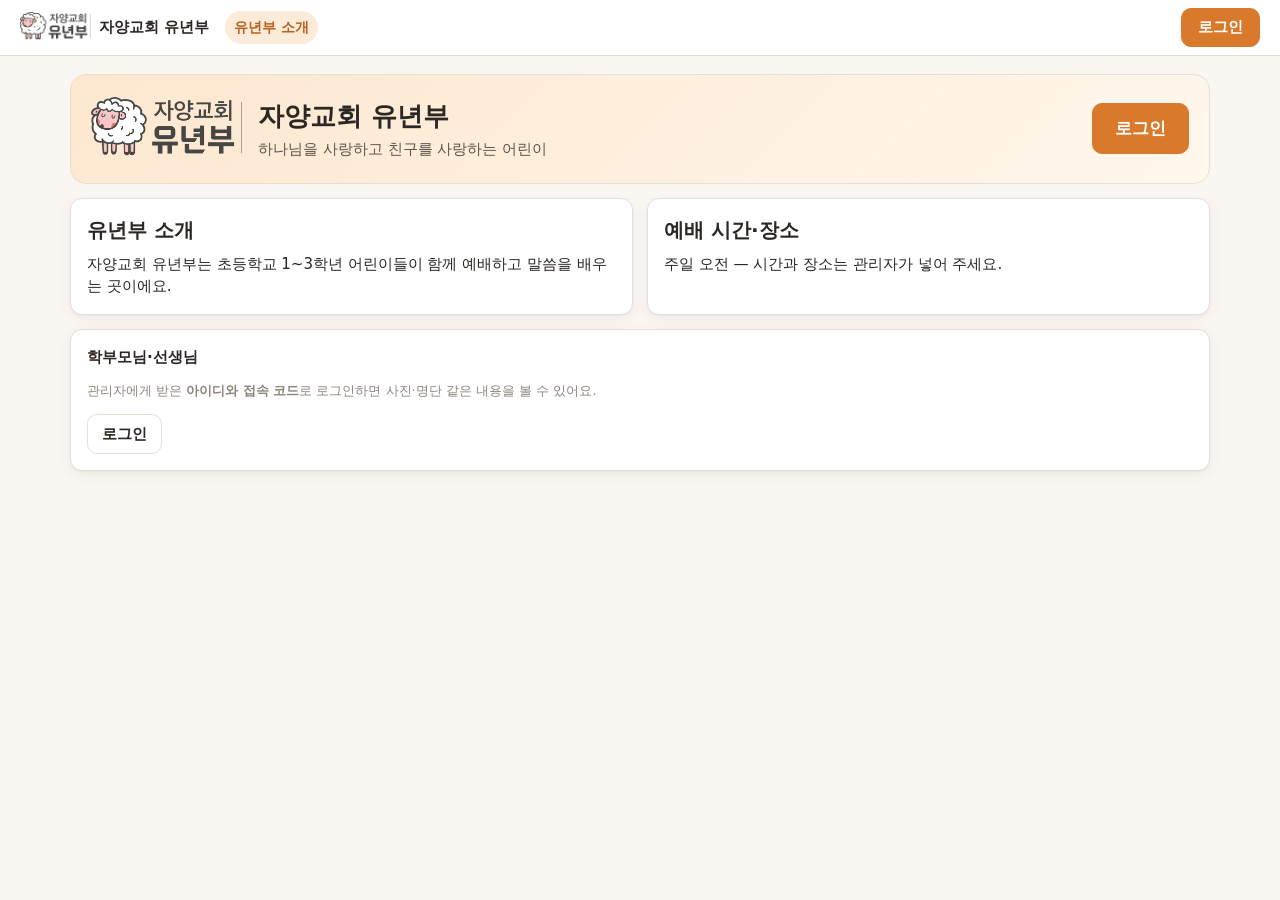
==== commit 8704b11f: "access: publishMany · addPeople · revokeMany (커밋 하나), UI 모양을 access-ui.css 로 - publishMany(items): 여" ====
--- a/index.html
+++ b/index.html
@@ -11,6 +11,7 @@
   <title>자양교회 유년부</title>
   <link rel="icon" href="assets/icon.svg" type="image/svg+xml">
   <link rel="stylesheet" href="css/sheet.css">
+  <link rel="stylesheet" href="js/core/access-ui.css">
   <link rel="stylesheet" href="style.css">
 </head>
 <body>
--- a/js/core/access-ui.css
+++ b/js/core/access-ui.css
@@ -0,0 +1,35 @@
+/* access-ui.js 화면 조각의 모양 (ax- 로 시작하는 이름만). 사이트에서 <link rel="stylesheet" href="js/core/access-ui.css"> 로 넣는다.
+   예전에는 access-ui.js 가 <style> 을 직접 넣었는데, 엄격한 CSP(style-src 'self')에서는 막혀서 파일로 뺐다.
+   link 가 없으면 access-ui.js 가 처음 쓸 때 이 파일을 <link> 로 붙인다 (그것도 'self' 라 CSP 에 걸리지 않음). 이름(class)은 바꾸지 말 것. */
+.ax-card{max-width:420px;margin:0 auto;padding:20px;border:1px solid color-mix(in srgb,CanvasText 18%,transparent);border-radius:14px;background:Canvas;color:CanvasText;font:15px/1.55 system-ui,sans-serif}
+.ax-card h2{font-size:18px;margin:0 0 12px}
+.ax-field{display:block;margin:10px 0}
+.ax-field span{display:block;font-size:13px;margin-bottom:4px;opacity:.85}
+.ax-field input,.ax-field select,.ax-msg{width:100%;box-sizing:border-box;padding:10px 12px;font:inherit;border:1px solid color-mix(in srgb,CanvasText 30%,transparent);border-radius:10px;background:Canvas;color:CanvasText}
+.ax-msg{min-height:220px;font-size:13px;white-space:pre-wrap}
+.ax-check{display:flex;gap:8px;align-items:flex-start;font-size:13px;margin:8px 0}
+.ax-btn{padding:10px 16px;font:inherit;border-radius:10px;border:1px solid color-mix(in srgb,CanvasText 30%,transparent);background:Canvas;color:CanvasText;cursor:pointer}
+.ax-btn.ax-main{background:#d9792b;border-color:#d9792b;color:#fff;font-weight:600}
+.ax-btn.ax-danger{background:#cf222e;border-color:#cf222e;color:#fff}
+.ax-btn:disabled{opacity:.6;cursor:wait}
+.ax-row{display:flex;gap:8px;flex-wrap:wrap;margin-top:12px}
+.ax-note{font-size:12.5px;opacity:.8;margin:8px 0 0}
+.ax-err{color:#cf222e;font-size:13.5px;margin:8px 0 0;min-height:1em}
+.ax-ok{color:#1a7f37;font-size:13.5px;margin:8px 0 0}
+.ax-table{width:100%;border-collapse:collapse;font:14px/1.45 system-ui,sans-serif}
+.ax-table th,.ax-table td{padding:8px 6px;border-bottom:1px solid color-mix(in srgb,CanvasText 14%,transparent);text-align:left;vertical-align:top}
+.ax-table th{font-size:12.5px;opacity:.75;font-weight:600}
+.ax-revoked td{opacity:.55}
+.ax-tag{display:inline-block;padding:1px 8px;border-radius:99px;font-size:12px;border:1px solid currentColor}
+.ax-people{display:grid;gap:14px}
+.ax-add{display:grid;grid-template-columns:repeat(auto-fit,minmax(140px,1fr));gap:8px;align-items:end}
+.ax-scroll{overflow-x:auto}
+dialog.ax-dialog{max-width:460px;border:none;border-radius:14px;padding:0}
+dialog.ax-dialog::backdrop{background:rgba(0,0,0,.45)}
+.ax-print-card{display:none}
+@media print{html.ax-printing body>*:not(.ax-print-card){display:none!important}html.ax-printing .ax-print-card{display:block;width:85mm;border:1px solid #000;border-radius:4mm;padding:6mm;font:11pt/1.5 system-ui,sans-serif;color:#000}.ax-print-card b{font-size:14pt;letter-spacing:.06em}}
+
+/* 예전에 style="" 로 넣던 것 (엄격한 CSP 는 style 속성도 막는다) */
+.ax-card.ax-wide{max-width:none}
+.ax-row.ax-tight{margin:0}
+.ax-print-small{font-size:9pt;margin-top:3mm}
